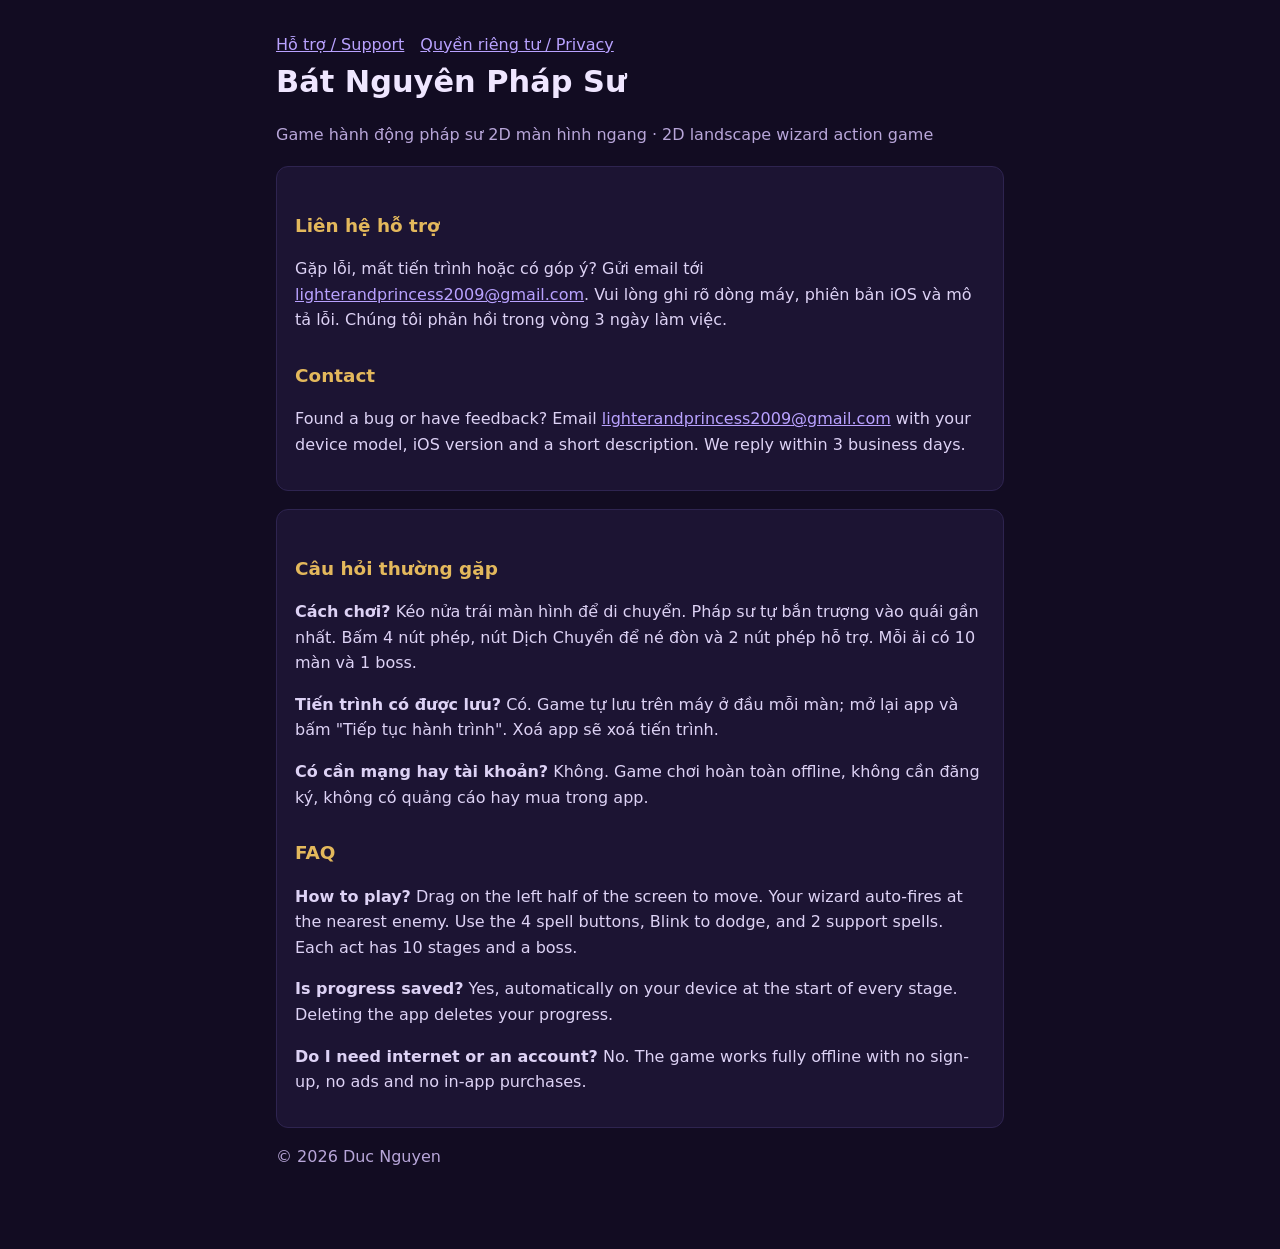
==== index.html @ 88ff1d00 "Trang hỗ trợ và chính sách quyền riêng tư cho Bát Nguyên Pháp Sư Co-Authored-By: Claude Opus 5.5 <no" ====
<!doctype html>
<html lang="vi">
<head>
<meta charset="utf-8"><meta name="viewport" content="width=device-width,initial-scale=1">
<title>Bát Nguyên Pháp Sư · Hỗ trợ</title>
<link rel="stylesheet" href="style.css">
</head>
<body><main>
<nav><a href="index.html">Hỗ trợ / Support</a><a href="privacy.html">Quyền riêng tư / Privacy</a></nav>
<h1>Bát Nguyên Pháp Sư</h1>
<p class="muted">Game hành động pháp sư 2D màn hình ngang · 2D landscape wizard action game</p>

<div class="card">
<h2>Liên hệ hỗ trợ</h2>
<p>Gặp lỗi, mất tiến trình hoặc có góp ý? Gửi email tới <a href="mailto:lighterandprincess2009@gmail.com">lighterandprincess2009@gmail.com</a>. Vui lòng ghi rõ dòng máy, phiên bản iOS và mô tả lỗi. Chúng tôi phản hồi trong vòng 3 ngày làm việc.</p>
<h2>Contact</h2>
<p>Found a bug or have feedback? Email <a href="mailto:lighterandprincess2009@gmail.com">lighterandprincess2009@gmail.com</a> with your device model, iOS version and a short description. We reply within 3 business days.</p>
</div>

<div class="card">
<h2>Câu hỏi thường gặp</h2>
<p><b>Cách chơi?</b> Kéo nửa trái màn hình để di chuyển. Pháp sư tự bắn trượng vào quái gần nhất. Bấm 4 nút phép, nút Dịch Chuyển để né đòn và 2 nút phép hỗ trợ. Mỗi ải có 10 màn và 1 boss.</p>
<p><b>Tiến trình có được lưu?</b> Có. Game tự lưu trên máy ở đầu mỗi màn; mở lại app và bấm "Tiếp tục hành trình". Xoá app sẽ xoá tiến trình.</p>
<p><b>Có cần mạng hay tài khoản?</b> Không. Game chơi hoàn toàn offline, không cần đăng ký, không có quảng cáo hay mua trong app.</p>
<h2>FAQ</h2>
<p><b>How to play?</b> Drag on the left half of the screen to move. Your wizard auto-fires at the nearest enemy. Use the 4 spell buttons, Blink to dodge, and 2 support spells. Each act has 10 stages and a boss.</p>
<p><b>Is progress saved?</b> Yes, automatically on your device at the start of every stage. Deleting the app deletes your progress.</p>
<p><b>Do I need internet or an account?</b> No. The game works fully offline with no sign-up, no ads and no in-app purchases.</p>
</div>
<p class="muted">© 2026 Duc Nguyen</p>
</main></body>
</html>
---- style.css ----
:root { --bg: #120c22; --panel: #1c1433; --text: #efe6ff; --muted: #b8a6d9; --gold: #e3b85c; }
* { box-sizing: border-box; }
body { margin: 0; background: var(--bg); color: var(--text); font: 16px/1.6 -apple-system, system-ui, "Segoe UI", sans-serif; }
main { max-width: 760px; margin: 0 auto; padding: 32px 16px 64px; }
h1 { font-size: 1.9rem; margin: 0 0 4px; } h2 { color: var(--gold); font-size: 1.15rem; margin-top: 28px; }
p, li { color: #ddd2f5; } .muted { color: var(--muted); }
a { color: #b9a2ff; } nav a { margin-right: 16px; }
.card { background: var(--panel); border: 1px solid #2e2450; border-radius: 12px; padding: 16px 18px; margin-top: 18px; }
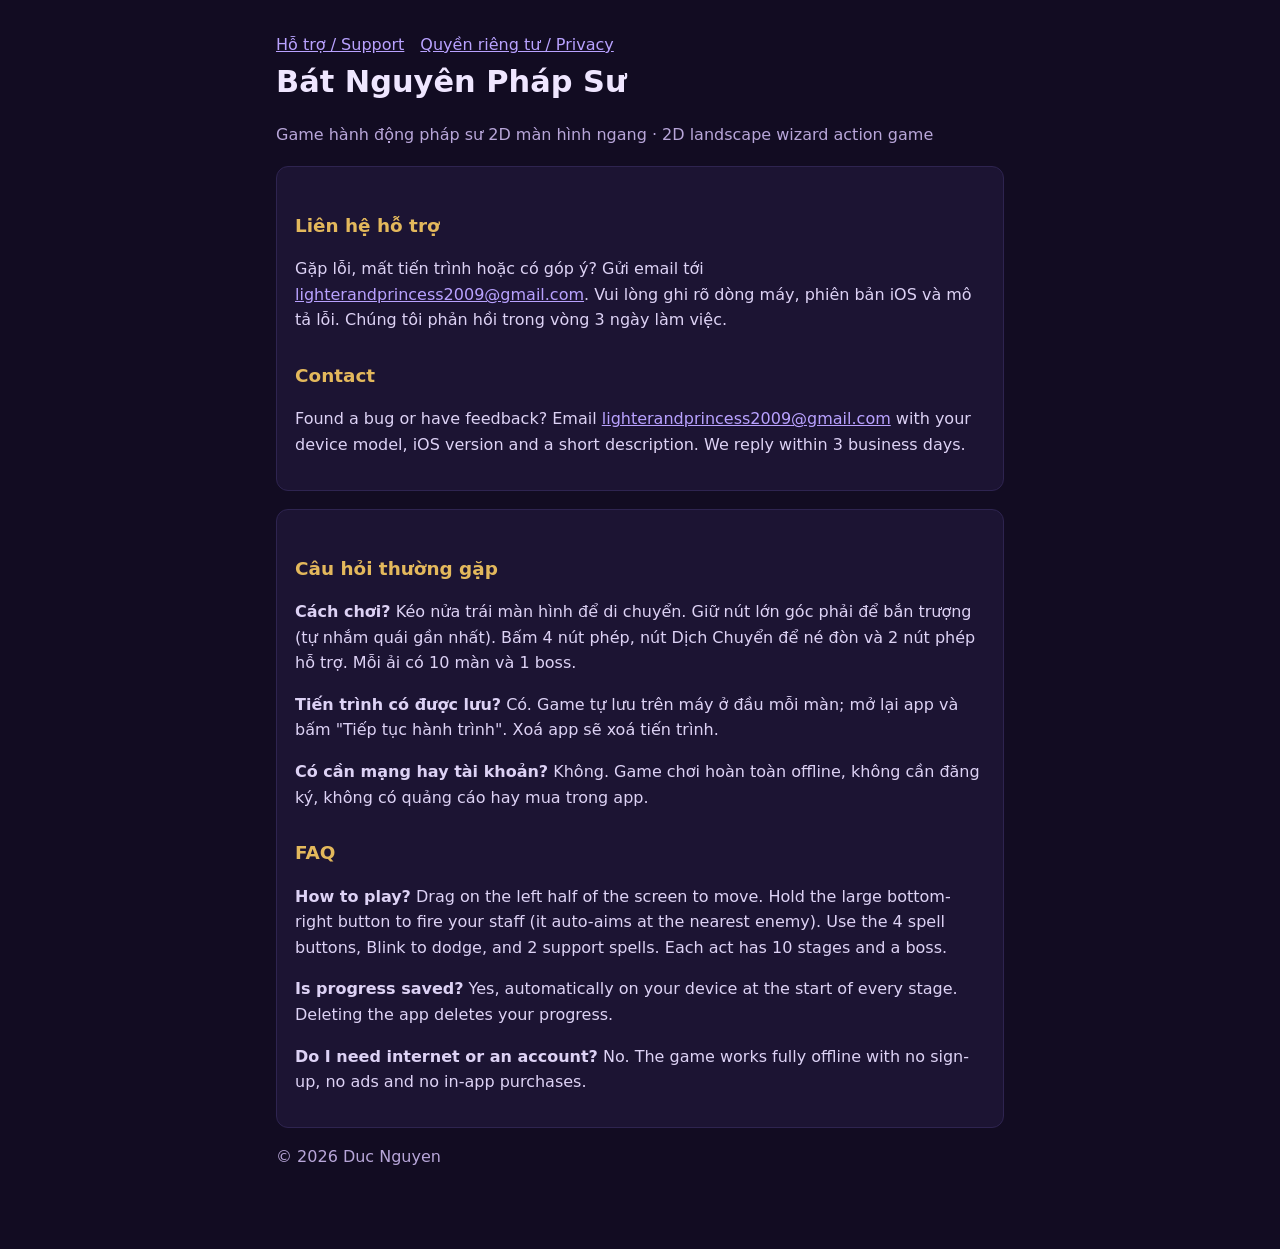
==== commit 6be007c4: "Cập nhật hướng dẫn: giữ nút lớn để bắn trượng Co-Authored-By: Claude Opus 5.5 <noreply@anthropic.com" ====
--- a/index.html
+++ b/index.html
@@ -19,11 +19,11 @@
 
 <div class="card">
 <h2>Câu hỏi thường gặp</h2>
-<p><b>Cách chơi?</b> Kéo nửa trái màn hình để di chuyển. Pháp sư tự bắn trượng vào quái gần nhất. Bấm 4 nút phép, nút Dịch Chuyển để né đòn và 2 nút phép hỗ trợ. Mỗi ải có 10 màn và 1 boss.</p>
+<p><b>Cách chơi?</b> Kéo nửa trái màn hình để di chuyển. Giữ nút lớn góc phải để bắn trượng (tự nhắm quái gần nhất). Bấm 4 nút phép, nút Dịch Chuyển để né đòn và 2 nút phép hỗ trợ. Mỗi ải có 10 màn và 1 boss.</p>
 <p><b>Tiến trình có được lưu?</b> Có. Game tự lưu trên máy ở đầu mỗi màn; mở lại app và bấm "Tiếp tục hành trình". Xoá app sẽ xoá tiến trình.</p>
 <p><b>Có cần mạng hay tài khoản?</b> Không. Game chơi hoàn toàn offline, không cần đăng ký, không có quảng cáo hay mua trong app.</p>
 <h2>FAQ</h2>
-<p><b>How to play?</b> Drag on the left half of the screen to move. Your wizard auto-fires at the nearest enemy. Use the 4 spell buttons, Blink to dodge, and 2 support spells. Each act has 10 stages and a boss.</p>
+<p><b>How to play?</b> Drag on the left half of the screen to move. Hold the large bottom-right button to fire your staff (it auto-aims at the nearest enemy). Use the 4 spell buttons, Blink to dodge, and 2 support spells. Each act has 10 stages and a boss.</p>
 <p><b>Is progress saved?</b> Yes, automatically on your device at the start of every stage. Deleting the app deletes your progress.</p>
 <p><b>Do I need internet or an account?</b> No. The game works fully offline with no sign-up, no ads and no in-app purchases.</p>
 </div>
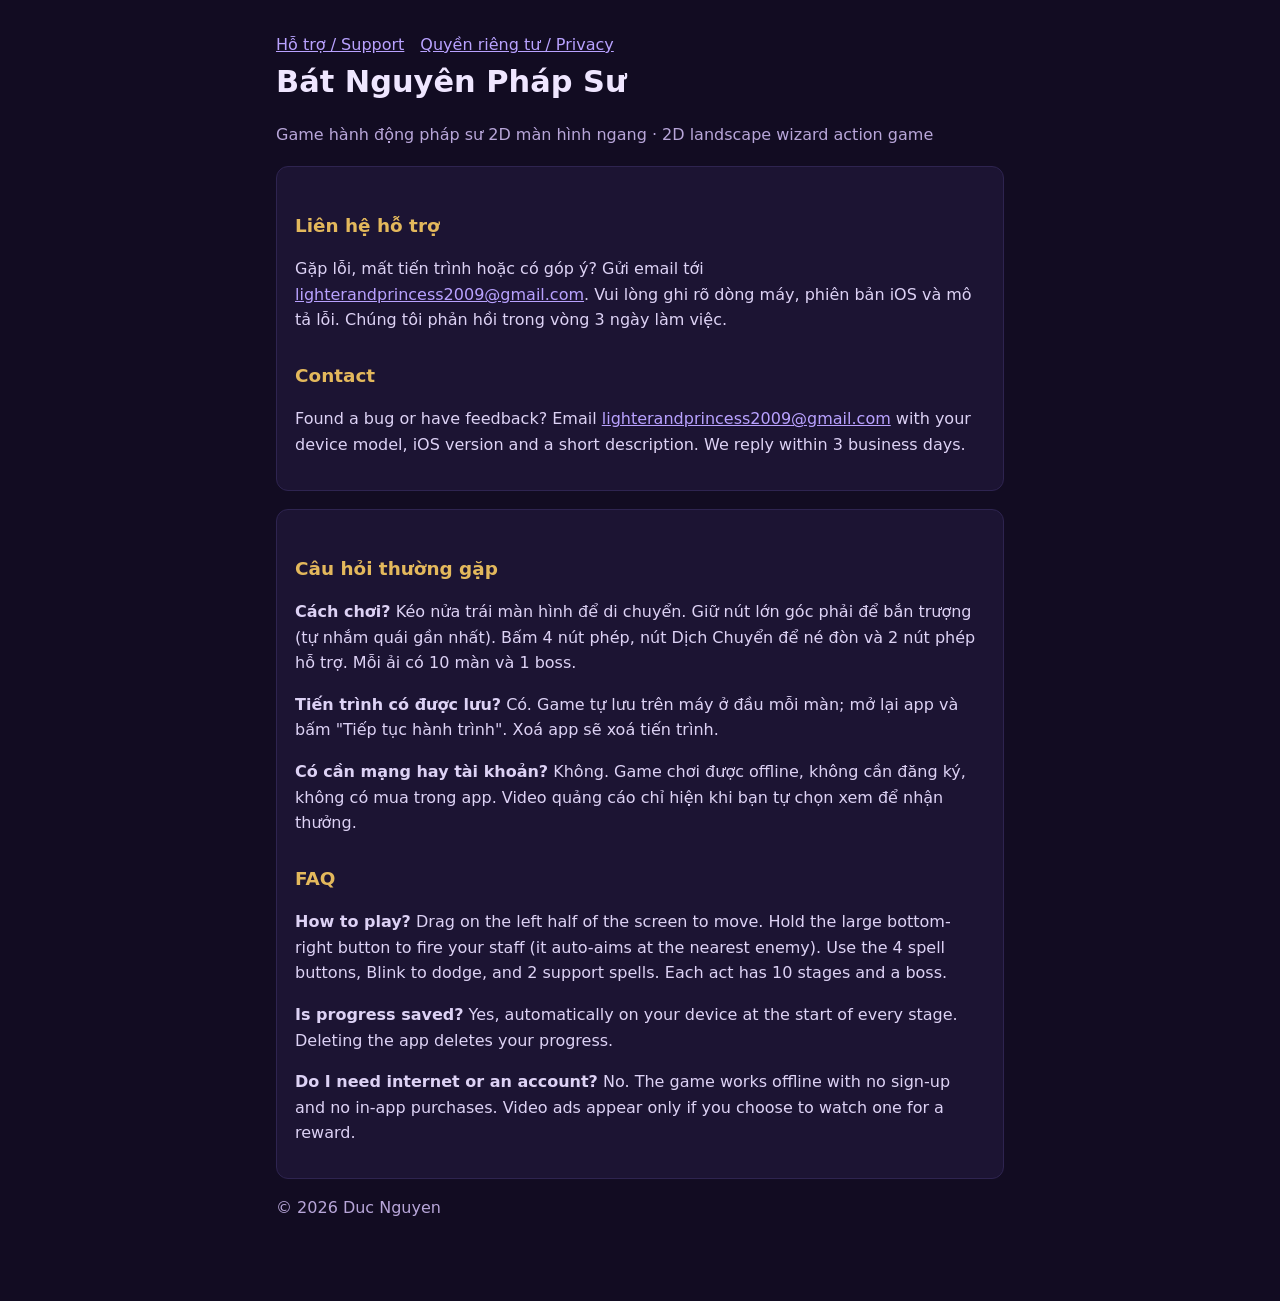
==== commit 3e10a401: "Cập nhật chính sách quyền riêng tư: quảng cáo Google AdMob Co-Authored-By: Claude Opus 5.5 <noreply@" ====
--- a/index.html
+++ b/index.html
@@ -21,11 +21,11 @@
 <h2>Câu hỏi thường gặp</h2>
 <p><b>Cách chơi?</b> Kéo nửa trái màn hình để di chuyển. Giữ nút lớn góc phải để bắn trượng (tự nhắm quái gần nhất). Bấm 4 nút phép, nút Dịch Chuyển để né đòn và 2 nút phép hỗ trợ. Mỗi ải có 10 màn và 1 boss.</p>
 <p><b>Tiến trình có được lưu?</b> Có. Game tự lưu trên máy ở đầu mỗi màn; mở lại app và bấm "Tiếp tục hành trình". Xoá app sẽ xoá tiến trình.</p>
-<p><b>Có cần mạng hay tài khoản?</b> Không. Game chơi hoàn toàn offline, không cần đăng ký, không có quảng cáo hay mua trong app.</p>
+<p><b>Có cần mạng hay tài khoản?</b> Không. Game chơi được offline, không cần đăng ký, không có mua trong app. Video quảng cáo chỉ hiện khi bạn tự chọn xem để nhận thưởng.</p>
 <h2>FAQ</h2>
 <p><b>How to play?</b> Drag on the left half of the screen to move. Hold the large bottom-right button to fire your staff (it auto-aims at the nearest enemy). Use the 4 spell buttons, Blink to dodge, and 2 support spells. Each act has 10 stages and a boss.</p>
 <p><b>Is progress saved?</b> Yes, automatically on your device at the start of every stage. Deleting the app deletes your progress.</p>
-<p><b>Do I need internet or an account?</b> No. The game works fully offline with no sign-up, no ads and no in-app purchases.</p>
+<p><b>Do I need internet or an account?</b> No. The game works offline with no sign-up and no in-app purchases. Video ads appear only if you choose to watch one for a reward.</p>
 </div>
 <p class="muted">© 2026 Duc Nguyen</p>
 </main></body>
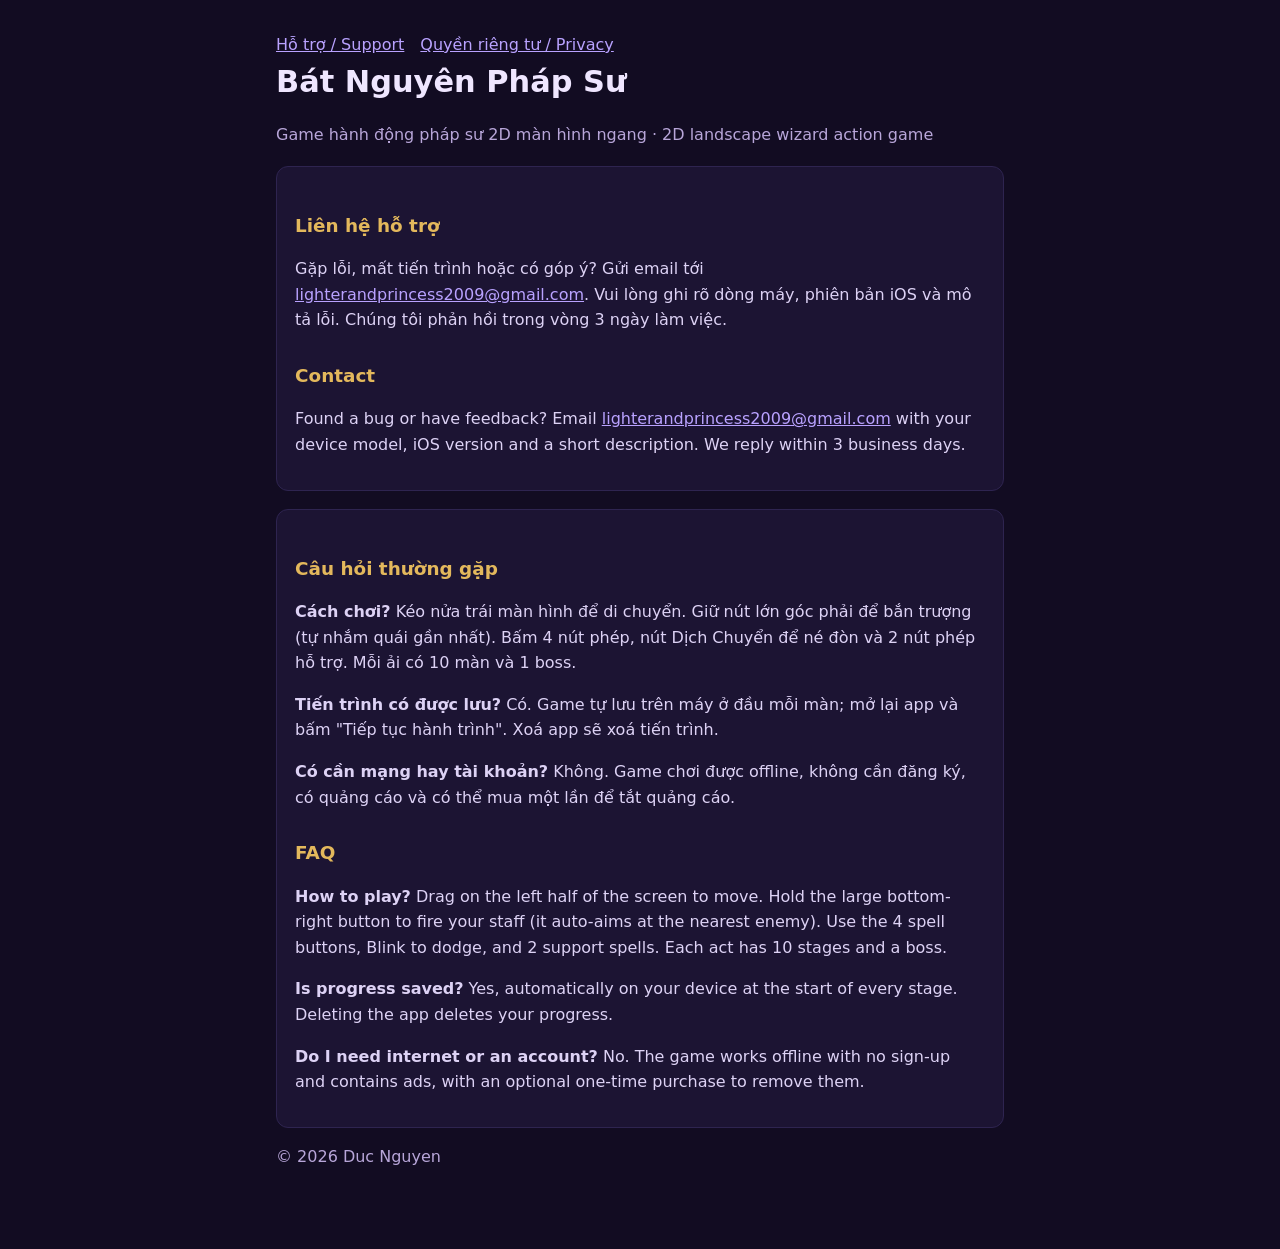
==== commit cffc7d82: "Cập nhật: quảng cáo toàn màn hình, banner và mua tắt quảng cáo Co-Authored-By: Claude Opus 5.5 <nore" ====
--- a/index.html
+++ b/index.html
@@ -21,11 +21,11 @@
 <h2>Câu hỏi thường gặp</h2>
 <p><b>Cách chơi?</b> Kéo nửa trái màn hình để di chuyển. Giữ nút lớn góc phải để bắn trượng (tự nhắm quái gần nhất). Bấm 4 nút phép, nút Dịch Chuyển để né đòn và 2 nút phép hỗ trợ. Mỗi ải có 10 màn và 1 boss.</p>
 <p><b>Tiến trình có được lưu?</b> Có. Game tự lưu trên máy ở đầu mỗi màn; mở lại app và bấm "Tiếp tục hành trình". Xoá app sẽ xoá tiến trình.</p>
-<p><b>Có cần mạng hay tài khoản?</b> Không. Game chơi được offline, không cần đăng ký, không có mua trong app. Video quảng cáo chỉ hiện khi bạn tự chọn xem để nhận thưởng.</p>
+<p><b>Có cần mạng hay tài khoản?</b> Không. Game chơi được offline, không cần đăng ký, có quảng cáo và có thể mua một lần để tắt quảng cáo.</p>
 <h2>FAQ</h2>
 <p><b>How to play?</b> Drag on the left half of the screen to move. Hold the large bottom-right button to fire your staff (it auto-aims at the nearest enemy). Use the 4 spell buttons, Blink to dodge, and 2 support spells. Each act has 10 stages and a boss.</p>
 <p><b>Is progress saved?</b> Yes, automatically on your device at the start of every stage. Deleting the app deletes your progress.</p>
-<p><b>Do I need internet or an account?</b> No. The game works offline with no sign-up and no in-app purchases. Video ads appear only if you choose to watch one for a reward.</p>
+<p><b>Do I need internet or an account?</b> No. The game works offline with no sign-up and contains ads, with an optional one-time purchase to remove them.</p>
 </div>
 <p class="muted">© 2026 Duc Nguyen</p>
 </main></body>
